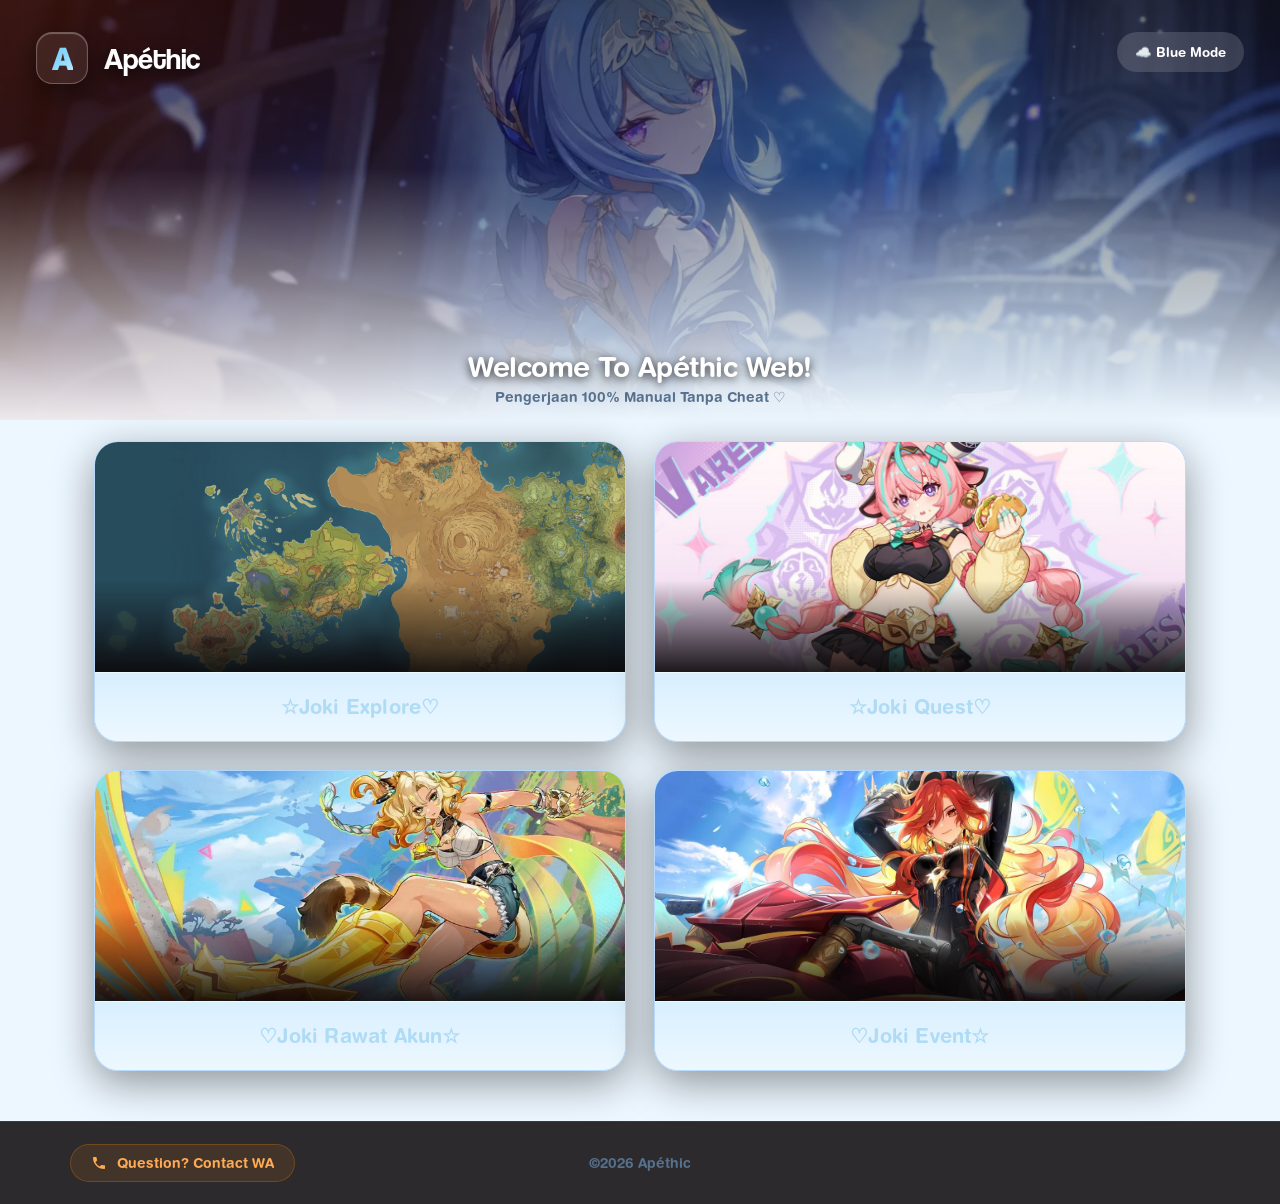
==== index.html @ ca25a7d3 "Upload website" ====
<!DOCTYPE html>
<html lang="id">
<head>
    <meta charset="UTF-8">
    <meta name="viewport" content="width=device-width, initial-scale=1.0">
    <title>Apéthic Joki - Service Genshin Impact</title>
    <link rel="stylesheet" href="Desain.css">
</head>
<body>

    <!-- Header & Hero Banner -->
    <header class="banner-header-wrapper">
        <img src="asset/images/genshin-impact-odette-kit-and-release-date-cover-1600x900.webp" alt="Banner Utama Natlan" class="banner-img">
        <div class="banner-overlay"></div>
        
        <!-- Logo Brand Apple Glassmorphism -->
        <div class="brand-container">
<div class="theme-switch">
    <button id="themeBtn">☁️ Blue Mode</button>
</div>

<script src="script.js"></script>
            <div class="logo-square">
                <span>A</span>
            </div>
            <div class="brand-name">Apéthic</div>
        </div>
    </header>

    <!-- Main Content: Catalog Grid -->
    <main>
        <div class="section-header">
            <h2 class="section-title">Welcome To Apéthic Web!</h2>
            <p class="section-subtitle">Pengerjaan 100% Manual Tanpa Cheat ♡</p>
        </div>

        <div class="catalog-grid">

            <!-- Katalog 1 -->
            <a href="#" class="catalog-card">
                <div class="card-image-wrapper">
                    <img src="asset/images/speculative-map-of-natlan-v0-knvcn194ifld1.jpg" alt="Joki Explore">
                    <div class="card-glow"></div>
                </div>
                <div class="card-caption">
                    <h3>☆Joki Explore♡</h3>
                </div>
            </a>

            <!-- Katalog 2 -->
            <a href="#" class="catalog-card">
                <div class="card-image-wrapper">
                    <img src="asset/images/varesa-banner-1.webp" alt="Joki Quest">
                    <div class="card-glow"></div>
                </div>
                <div class="card-caption">
                    <h3>☆Joki Quest♡</h3>
                </div>
            </a>

            <!-- Katalog 3 -->
            <a href="#" class="catalog-card">
                <div class="card-image-wrapper">
                    <img src="asset/images/genshin_impact_xilonen_guide_build_copetina.webp" alt="Joki Rawat Akun">
                    <div class="card-glow"></div>
                </div>
                <div class="card-caption">
                    <h3>♡Joki Rawat Akun☆</h3>
                </div>
            </a>

            <!-- Katalog 4 -->
            <a href="#" class="catalog-card">
                <div class="card-image-wrapper">
                    <img src="asset/images/h2jteb88vfdf1.png" alt="Joki Event">
                    <div class="card-glow"></div>
                </div>
                <div class="card-caption">
                    <h3>♡Joki Event☆</h3>
                </div>
            </a>

        </div>
    </main>

    <!-- Footer -->
    <footer>
        <div class="footer-container">
            <!-- Left: Contact WA -->
            <a href="https://wa.me/6281521650773" target="_blank" class="whatsapp-link">
                <svg class="phone-icon" viewBox="0 0 24 24">
                    <path d="M6.62 10.79a15.053 15.053 0 006.59 6.59l2.2-2.2c.27-.27.67-.36 1.02-.24 1.12.37 2.33.57 3.57.57.55 0 1 .45 1 1V20c0 .55-.45 1-1 1-9.39 0-17-7.61-17-17 0-.55.45-1 1-1h3.5c.55 0 1 .45 1 1 0 1.25.2 2.45.57 3.57.11.35.03.74-.25 1.02l-2.2 2.2z"/>
                </svg>
                <span>Question? Contact WA</span>
            </a>

            <!-- Center: Copyright -->
            <div class="copyright">
                ©2026 Apéthic
            </div>
        </div>
    </footer>
<script src="script.js"></script>
</body>
</body>
</html>
---- Desain.css ----
/* Font Declarations */
@font-face {
    font-family: 'CoolveticaRg';
    src: url('asset/font/coolvetica rg.otf') format('opentype');
    font-weight: normal;
    font-style: normal;
}

@font-face {
    font-family: 'HelveticaRoundedBold';
    src: url('asset/font/helvetica-rounded-bold-5871d05ead8de.otf') format('opentype');
    font-weight: bold;
    font-style: normal;
}

/* Natlan x Apple Aesthetics Variables */
:root {
    --font-brand: 'CoolveticaRg', -apple-system, BlinkMacSystemFont, sans-serif;
    --font-catalog: 'HelveticaRoundedBold', -apple-system, BlinkMacSystemFont, sans-serif;
    
    /* Dark Obsidian & Flame Palette (Natlan Theme) */
    --bg-dark: #0a0708;
    --bg-card: rgba(26, 18, 20, 0.65);
    
    /* Apple Glassmorphism Effects */
    --glass-border: rgba(255, 125, 45, 0.2);
    --glass-border-hover: rgba(255, 150, 60, 0.6);
    --natlan-gradient: linear-gradient(135deg, #ff4500 0%, #ff8c00 50%, #d32f2f 100%);
    --card-gradient: linear-gradient(180deg, rgba(35, 22, 24, 0.4) 0%, rgba(18, 11, 13, 0.85) 100%);
    
    --text-light: #fefefe;
    --text-subtle: #a6989a;
    --apple-radius: 24px;
}

* {
    box-sizing: border-box;
    margin: 0;
    padding: 0;
    -webkit-font-smoothing: antialiased;
}

body {
    background-color: var(--bg-dark);
    color: var(--text-light);
    font-family: var(--font-catalog);
    min-height: 100vh;
    display: flex;
    flex-direction: column;
    justify-content: space-between;
    overflow-x: hidden;
}

/* Header & Banner Natlan Apple Style */
.banner-header-wrapper {
    position: relative;
    width: 100%;
    height: 420px;
    overflow: hidden;
}

.banner-img {
    width: 100%;
    height: 100%;
    object-fit: cover;
    object-position: center 25%;
    filter: brightness(0.65) saturate(1.2);
    transition: transform 1.2s cubic-bezier(0.16, 1, 0.3, 1);
}

.banner-overlay {
    position: absolute;
    top: 0;
    left: 0;
    width: 100%;
    height: 100%;
    background: 
        radial-gradient(circle at top left, rgba(255, 69, 0, 0.2), transparent 50%),
        linear-gradient(180deg, rgba(10, 7, 8, 0.4) 0%, rgba(10, 7, 8, 0.1) 40%, var(--bg-dark) 100%);
}

/* Logo Brand Apple Glassmorphism */
.brand-container {
    position: absolute;
    top: 32px;
    left: 36px;
    display: flex;
    align-items: center;
    gap: 16px;
    z-index: 10;
}

.logo-square {
    width: 52px;
    height: 52px;
    background: rgba(255, 255, 255, 0.08);
    backdrop-filter: blur(20px);
    -webkit-backdrop-filter: blur(20px);
    border: 1px solid rgba(255, 255, 255, 0.25);
    border-radius: 16px;
    display: flex;
    align-items: center;
    justify-content: center;
    box-shadow: 0 10px 30px rgba(0, 0, 0, 0.5), inset 0 1px 1px rgba(255, 255, 255, 0.3);
}

.logo-square span {
    font-family: var(--font-brand);
    font-size: 32px;
    font-weight: bold;
    background: var(--natlan-gradient);
    -webkit-background-clip: text;
    -webkit-text-fill-color: transparent;
}

.brand-name {
    font-family: var(--font-brand);
    font-size: 30px;
    letter-spacing: -0.5px;
    color: #ffffff;
    text-shadow: 0 4px 15px rgba(0, 0, 0, 0.8);
}

/* Container Content */
main {
    max-width: 1140px;
    margin: -70px auto 50px auto;
    padding: 0 24px;
    position: relative;
    z-index: 5;
    width: 100%;
}

.section-header {
    text-align: center;
    margin-bottom: 36px;
}

.section-title {
    font-family: var(--font-catalog);
    font-size: 28px;
    color: #ffffff;
    letter-spacing: -0.5px;
    text-shadow: 0 2px 10px rgba(0,0,0,0.8);
}

.section-subtitle {
    font-size: 14px;
    color: var(--text-subtle);
    margin-top: 6px;
    font-weight: normal;
}

/* Grid Layout */
.catalog-grid {
    display: grid;
    grid-template-columns: repeat(2, 1fr);
    gap: 28px;
}

@media (max-width: 768px) {
    .catalog-grid {
        grid-template-columns: 1fr;
    }
}

/* Apple Style Card (Glassmorphism + Natlan Accent) */
.catalog-card {
    text-decoration: none;
    background: var(--bg-card);
    backdrop-filter: blur(25px);
    -webkit-backdrop-filter: blur(25px);
    border-radius: var(--apple-radius);
    overflow: hidden;
    border: 1px solid var(--glass-border);
    box-shadow: 0 12px 40px rgba(0, 0, 0, 0.4);
    transition: all 0.4s cubic-bezier(0.16, 1, 0.3, 1);
    display: flex;
    flex-direction: column;
}

.catalog-card:hover {
    transform: translateY(-8px) scale(1.01);
    border-color: var(--glass-border-hover);
    box-shadow: 0 20px 50px rgba(255, 69, 0, 0.25), 0 0 20px rgba(255, 140, 0, 0.15);
}

.card-image-wrapper {
    width: 100%;
    height: 230px;
    position: relative;
    overflow: hidden;
    background-color: #120b0d;
}

.card-image-wrapper img {
    width: 100%;
    height: 100%;
    object-fit: cover;
    object-position: center;
    transition: transform 0.6s cubic-bezier(0.16, 1, 0.3, 1);
}

.catalog-card:hover .card-image-wrapper img {
    transform: scale(1.08);
}

.card-glow {
    position: absolute;
    inset: 0;
    background: linear-gradient(180deg, transparent 60%, rgba(10, 7, 8, 0.9) 100%);
}

.card-caption {
    padding: 22px 20px;
    text-align: center;
    background: var(--card-gradient);
    border-top: 1px solid rgba(255, 255, 255, 0.05);
}

.card-caption h3 {
    font-family: var(--font-catalog);
    font-size: 20px;
    color: #AFDBF5;
    letter-spacing: 0.2px;
    transition: color 0.3s ease;
}

.catalog-card:hover .card-caption h3 {
    color: #ffaa55;
}

/* Footer Apple Glass Bar */
footer {
    background: rgba(10, 7, 8, 0.85);
    backdrop-filter: blur(20px);
    -webkit-backdrop-filter: blur(20px);
    padding: 22px 36px;
    border-top: 1px solid rgba(255, 255, 255, 0.08);
    margin-top: auto;
}

.footer-container {
    max-width: 1140px;
    margin: 0 auto;
    display: flex;
    align-items: center;
    justify-content: space-between;
    position: relative;
}

/* WhatsApp Button */
.whatsapp-link {
    display: inline-flex;
    align-items: center;
    gap: 10px;
    text-decoration: none;
    color: #ffaa55;
    font-family: var(--font-catalog);
    font-size: 14px;
    background: rgba(255, 140, 0, 0.1);
    padding: 10px 20px;
    border-radius: 40px;
    border: 1px solid rgba(255, 140, 0, 0.25);
    transition: all 0.3s cubic-bezier(0.16, 1, 0.3, 1);
}

.whatsapp-link:hover {
    background: rgba(255, 140, 0, 0.2);
    border-color: rgba(255, 140, 0, 0.5);
    transform: translateY(-2px);
    color: #ffc285;
    box-shadow: 0 6px 20px rgba(255, 69, 0, 0.2);
}

.phone-icon {
    width: 16px;
    height: 16px;
    fill: currentColor;
}

.copyright {
    position: absolute;
    left: 50%;
    transform: translateX(-50%);
    font-family: var(--font-catalog);
    font-size: 14px;
    color: var(--text-subtle);
}

@media (max-width: 640px) {
    .footer-container {
        flex-direction: column;
        gap: 16px;
    }
    .copyright {
        position: static;
        transform: none;
    }
}

/* ============================= */
/* THEME SWITCH */
/* ============================= */

.theme-switch{
    position:fixed;
    top:32px;
    right:36px;
    z-index:20;
}

#themeBtn{
    border:none;
    cursor:pointer;
    padding:12px 18px;
    border-radius:999px;
    font-family:var(--font-catalog);

    backdrop-filter:blur(20px);
    background:rgba(255,255,255,.15);

    color:white;

    transition:.35s;
}

#themeBtn:hover{
    transform:scale(1.08);
}


/* BLUE MODE */

body.blue-theme{

--bg-dark:#edf7ff;

--bg-card:rgba(194,228,255,.45);

--glass-border:rgba(130,190,255,.4);

--glass-border-hover:#72b5ff;

--natlan-gradient:linear-gradient(135deg,#74c7ff,#89d8ff,#c0eeff);

--card-gradient:linear-gradient(180deg,#d8efff,#edf8ff);

--text-light:#23374d;

--text-subtle:#56708d;

}


/* PINK MODE */

body.pink-theme{

--bg-dark:#fff2fa;

--bg-card:rgba(255,215,236,.45);

--glass-border:rgba(255,170,220,.4);

--glass-border-hover:#ff92c8;

--natlan-gradient:linear-gradient(135deg,#ff9ac8,#ffc4df,#ffdced);

--card-gradient:linear-gradient(180deg,#ffe6f2,#fff5fb);

--text-light:#5d3552;

--text-subtle:#8d6a80;

}

.section-title{

animation:floatTitle 4s ease-in-out infinite;

}

@keyframes floatTitle{

0%{
transform:translateY(0px);
}

50%{
transform:translateY(-10px);
}

100%{
transform:translateY(0px);
}

}

.logo-square{

animation:logoGlow 3s infinite alternate;

}

@keyframes logoGlow{

0%{

box-shadow:0 0 10px rgba(255,255,255,.2);

}

100%{

box-shadow:0 0 30px rgba(255,180,230,.8);

}

}

.catalog-card{

opacity:0;

transform:translateY(40px);

animation:fadeUp .8s forwards;

}

.catalog-card:nth-child(2){

animation-delay:.2s;

}

.catalog-card:nth-child(3){

animation-delay:.4s;

}

.catalog-card:nth-child(4){

animation-delay:.6s;

}

@keyframes fadeUp{

to{

opacity:1;

transform:translateY(0);

}

}
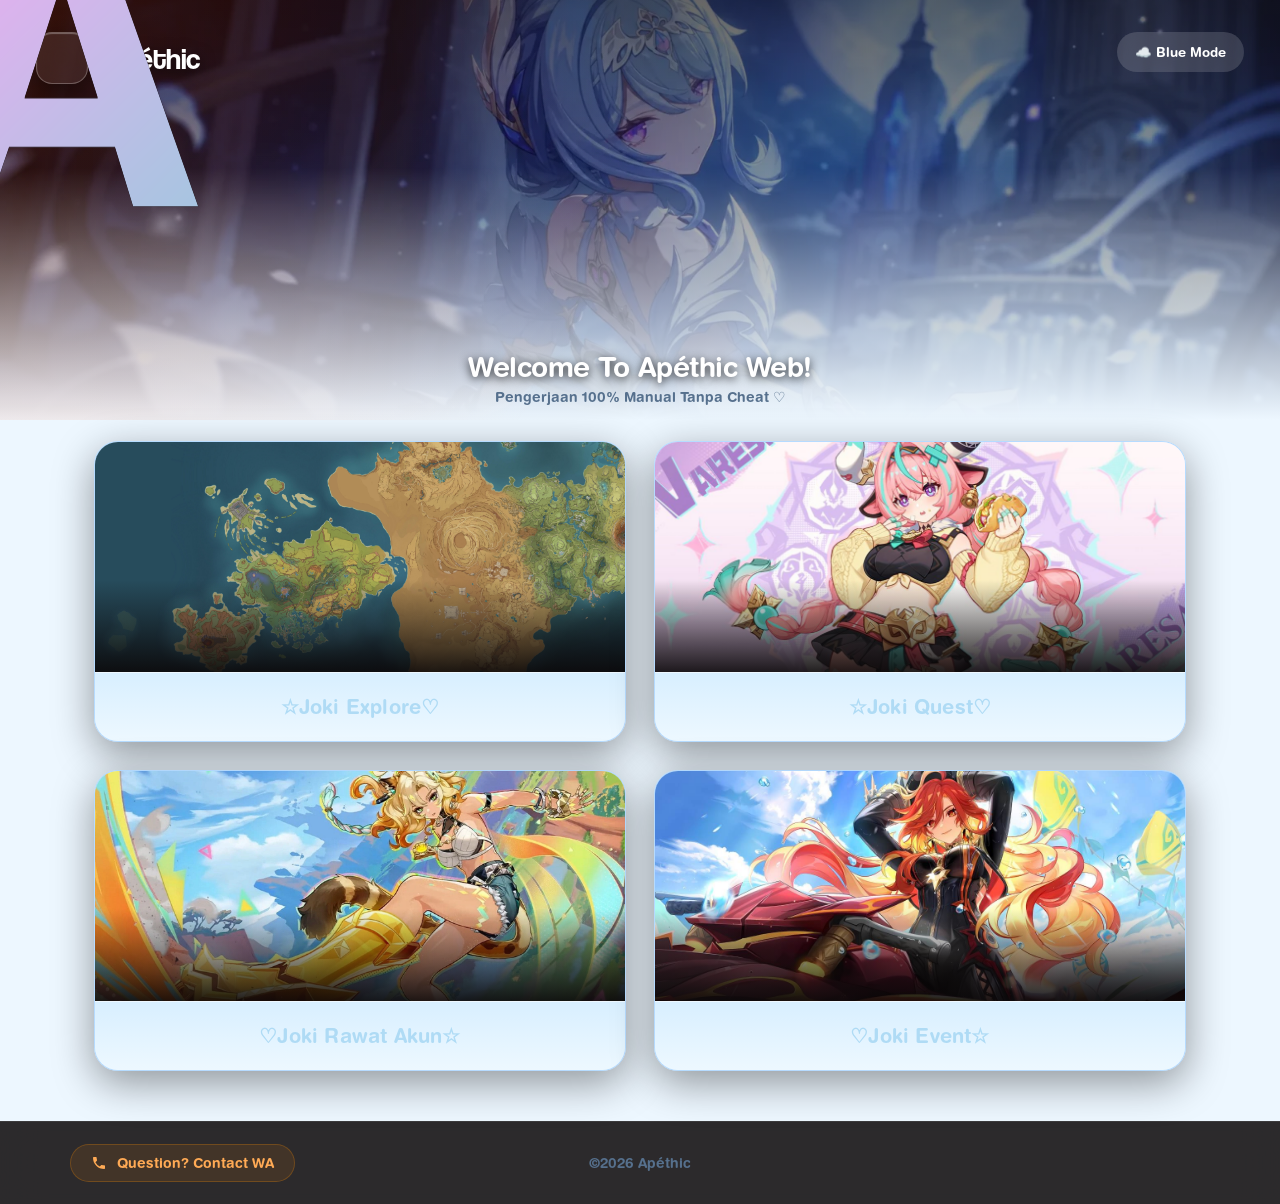
==== commit 4aafdf63: "Rank" ====
--- a/index.html
+++ b/index.html
@@ -3,8 +3,28 @@
 <head>
     <meta charset="UTF-8">
     <meta name="viewport" content="width=device-width, initial-scale=1.0">
-    <title>Apéthic Joki - Service Genshin Impact</title>
+    <title>Apéthic Store - Joki Genshin Impact</title>
+    <meta name="description" content="Apethix Joki menyediakan jasa joki genshin impact terpercaya.">
     <link rel="stylesheet" href="Desain.css">
+
+    <!-- Favicon Logo Brand -->
+    <link rel="icon" type="image/png" href="asset/images/New Project 59 [660D602].png">
+
+    <!-- Meta Open Graph untuk Nama Website -->
+    <meta property="og:site_name" content="Apéthic Store" />
+    <meta property="og:title" content="Apéthic Store - Joki Genshin Impact" />
+    <meta property="og:image" content="asset/images/New Project 59 [660D602].png" />
+
+    <!-- Schema Structured Data untuk Google Site Name -->
+    <script type="application/ld+json">
+    {
+      "@context": "https://schema.org",
+      "@type": "WebSite",
+      "name": "Apéthic Store",
+      "alternateName": ["Apethix", "Apethix Joki", "Apéthic"],
+      "url": "https://apethix.vercel.app/"
+    }
+    </script>
 </head>
 <body>
 
@@ -15,13 +35,11 @@
         
         <!-- Logo Brand Apple Glassmorphism -->
         <div class="brand-container">
-<div class="theme-switch">
-    <button id="themeBtn">☁️ Blue Mode</button>
-</div>
-
-<script src="script.js"></script>
+            <div class="theme-switch">
+                <button id="themeBtn">☁️ Blue Mode</button>
+            </div>
             <div class="logo-square">
-                <span>A</span>
+                <img src="asset/images/New Project 59 [660D602].png" alt="Logo Apéthic" class="brand-logo-img">
             </div>
             <div class="brand-name">Apéthic</div>
         </div>
@@ -37,7 +55,7 @@
         <div class="catalog-grid">
 
             <!-- Katalog 1 -->
-            <a href="#" class="catalog-card">
+            <a href="explore.html" class="catalog-card">
                 <div class="card-image-wrapper">
                     <img src="asset/images/speculative-map-of-natlan-v0-knvcn194ifld1.jpg" alt="Joki Explore">
                     <div class="card-glow"></div>
@@ -48,7 +66,7 @@
             </a>
 
             <!-- Katalog 2 -->
-            <a href="#" class="catalog-card">
+            <a href="quest.html" class="catalog-card">
                 <div class="card-image-wrapper">
                     <img src="asset/images/varesa-banner-1.webp" alt="Joki Quest">
                     <div class="card-glow"></div>
@@ -100,7 +118,7 @@
             </div>
         </div>
     </footer>
-<script src="script.js"></script>
-</body>
+
+    <script src="script.js"></script>
 </body>
 </html>
--- a/Desain.css
+++ b/Desain.css
@@ -158,10 +158,39 @@
     gap: 28px;
 }
 
-@media (max-width: 768px) {
-    .catalog-grid {
-        grid-template-columns: 1fr;
-    }
+@media (max-width:768px){
+
+    main{
+        margin:-45px auto 40px;
+        padding:0 16px;
+    }
+
+    .catalog-grid{
+        grid-template-columns:repeat(2,minmax(0,1fr));
+        gap:14px;
+    }
+
+    .catalog-card{
+        border-radius:18px;
+    }
+
+    .card-image-wrapper{
+        height:160px;
+    }
+
+    .card-image-wrapper img{
+        object-fit:cover;
+        object-position:center;
+    }
+
+    .card-caption{
+        padding:12px 8px;
+    }
+
+    .card-caption h3{
+        font-size:14px;
+    }
+
 }
 
 /* Apple Style Card (Glassmorphism + Natlan Accent) */
@@ -333,128 +362,135 @@
 /* BLUE MODE */
 
 body.blue-theme{
-
---bg-dark:#edf7ff;
-
---bg-card:rgba(194,228,255,.45);
-
---glass-border:rgba(130,190,255,.4);
-
---glass-border-hover:#72b5ff;
-
---natlan-gradient:linear-gradient(135deg,#74c7ff,#89d8ff,#c0eeff);
-
---card-gradient:linear-gradient(180deg,#d8efff,#edf8ff);
-
---text-light:#23374d;
-
---text-subtle:#56708d;
-
+    --bg-dark:#edf7ff;
+    --bg-card:rgba(194,228,255,.45);
+    --glass-border:rgba(130,190,255,.4);
+    --glass-border-hover:#72b5ff;
+    --natlan-gradient:linear-gradient(135deg,#74c7ff,#89d8ff,#c0eeff);
+    --card-gradient:linear-gradient(180deg,#d8efff,#edf8ff);
+    --text-light:#23374d;
+    --text-subtle:#56708d;
 }
 
 
 /* PINK MODE */
 
 body.pink-theme{
-
---bg-dark:#fff2fa;
-
---bg-card:rgba(255,215,236,.45);
-
---glass-border:rgba(255,170,220,.4);
-
---glass-border-hover:#ff92c8;
-
---natlan-gradient:linear-gradient(135deg,#ff9ac8,#ffc4df,#ffdced);
-
---card-gradient:linear-gradient(180deg,#ffe6f2,#fff5fb);
-
---text-light:#5d3552;
-
---text-subtle:#8d6a80;
-
+    --bg-dark:#fff2fa;
+    --bg-card:rgba(255,215,236,.45);
+    --glass-border:rgba(255,170,220,.4);
+    --glass-border-hover:#ff92c8;
+    --natlan-gradient:linear-gradient(135deg,#ff9ac8,#ffc4df,#ffdced);
+    --card-gradient:linear-gradient(180deg,#ffe6f2,#fff5fb);
+    --text-light:#5d3552;
+    --text-subtle:#8d6a80;
 }
 
 .section-title{
-
-animation:floatTitle 4s ease-in-out infinite;
-
+    animation:floatTitle 4s ease-in-out infinite;
 }
 
 @keyframes floatTitle{
-
-0%{
-transform:translateY(0px);
-}
-
-50%{
-transform:translateY(-10px);
-}
-
-100%{
-transform:translateY(0px);
-}
-
+    0%{ transform:translateY(0px); }
+    50%{ transform:translateY(-10px); }
+    100%{ transform:translateY(0px); }
 }
 
 .logo-square{
-
-animation:logoGlow 3s infinite alternate;
-
+    animation:logoGlow 3s infinite alternate;
 }
 
 @keyframes logoGlow{
-
-0%{
-
-box-shadow:0 0 10px rgba(255,255,255,.2);
-
-}
-
-100%{
-
-box-shadow:0 0 30px rgba(255,180,230,.8);
-
-}
-
+    0%{ box-shadow:0 0 10px rgba(255,255,255,.2); }
+    100%{ box-shadow:0 0 30px rgba(255,180,230,.8); }
 }
 
 .catalog-card{
-
-opacity:0;
-
-transform:translateY(40px);
-
-animation:fadeUp .8s forwards;
-
-}
-
-.catalog-card:nth-child(2){
-
-animation-delay:.2s;
-
-}
-
-.catalog-card:nth-child(3){
-
-animation-delay:.4s;
-
-}
-
-.catalog-card:nth-child(4){
-
-animation-delay:.6s;
-
-}
+    opacity:0;
+    transform:translateY(40px);
+    animation:fadeUp .8s forwards;
+}
+
+.catalog-card:nth-child(2){ animation-delay:.2s; }
+.catalog-card:nth-child(3){ animation-delay:.4s; }
+.catalog-card:nth-child(4){ animation-delay:.6s; }
 
 @keyframes fadeUp{
-
-to{
-
-opacity:1;
-
-transform:translateY(0);
-
-}
-
-}+    to{
+        opacity:1;
+        transform:translateY(0);
+    }
+}
+
+/* ============================= */
+/* EXPLORE & QUEST PAGE */
+/* ============================= */
+
+.card-price{
+    margin-top:12px;
+    font-size:18px;
+    color:#ffaa55;
+    font-family:var(--font-catalog);
+    font-weight:bold;
+}
+
+.card-desc{
+    margin-top:10px;
+    font-size:14px;
+    color:var(--text-subtle);
+    line-height:1.6;
+}
+
+.order-btn{
+    display:inline-block;
+    margin-top:18px;
+    padding:12px 22px;
+    border-radius:999px;
+    text-decoration:none;
+    font-family:var(--font-catalog);
+    font-size:14px;
+    color:white;
+    background:var(--natlan-gradient);
+    transition:.3s;
+}
+
+.order-btn:hover{
+    transform:translateY(-2px);
+    box-shadow:0 8px 20px rgba(255,140,0,.35);
+}
+
+/* Mobile */
+@media(max-width:768px){
+    .card-price{ font-size:14px; }
+    .card-desc{ font-size:13px; line-height:1.5; }
+    .order-btn{
+        width:100%;
+        text-align:center;
+        padding:10px 14px;
+        font-size:13px;
+    }
+}
+
+/* FIX: Klik mouse menembus elemen anak ke kartu utama */
+.card-image-wrapper, 
+.card-image-wrapper img, 
+.card-glow, 
+.card-caption, 
+.card-caption * {
+    pointer-events: none;
+}
+
+/* Base Style Kartu Pilihan */
+.selectable-card {
+    cursor: pointer !important;
+    user-select: none;
+    position: relative;
+    transition: transform 0.3s cubic-bezier(0.16, 1, 0.3, 1), border-color 0.3s ease, box-shadow 0.3s ease;
+}
+
+/* OUTLINE EFEK SAAT KARTU DIKLIK (SELECTED) */
+.selectable-card.selected {
+    border: 3px solid #ff8c00 !important;
+    box-shadow: 0 0 25px rgba(255, 140, 0, 0.8), inset 0 0 15px rgba(255, 140, 0, 0.3) !important;
+    transform: translateY(-6px) scale(1.02);
+}
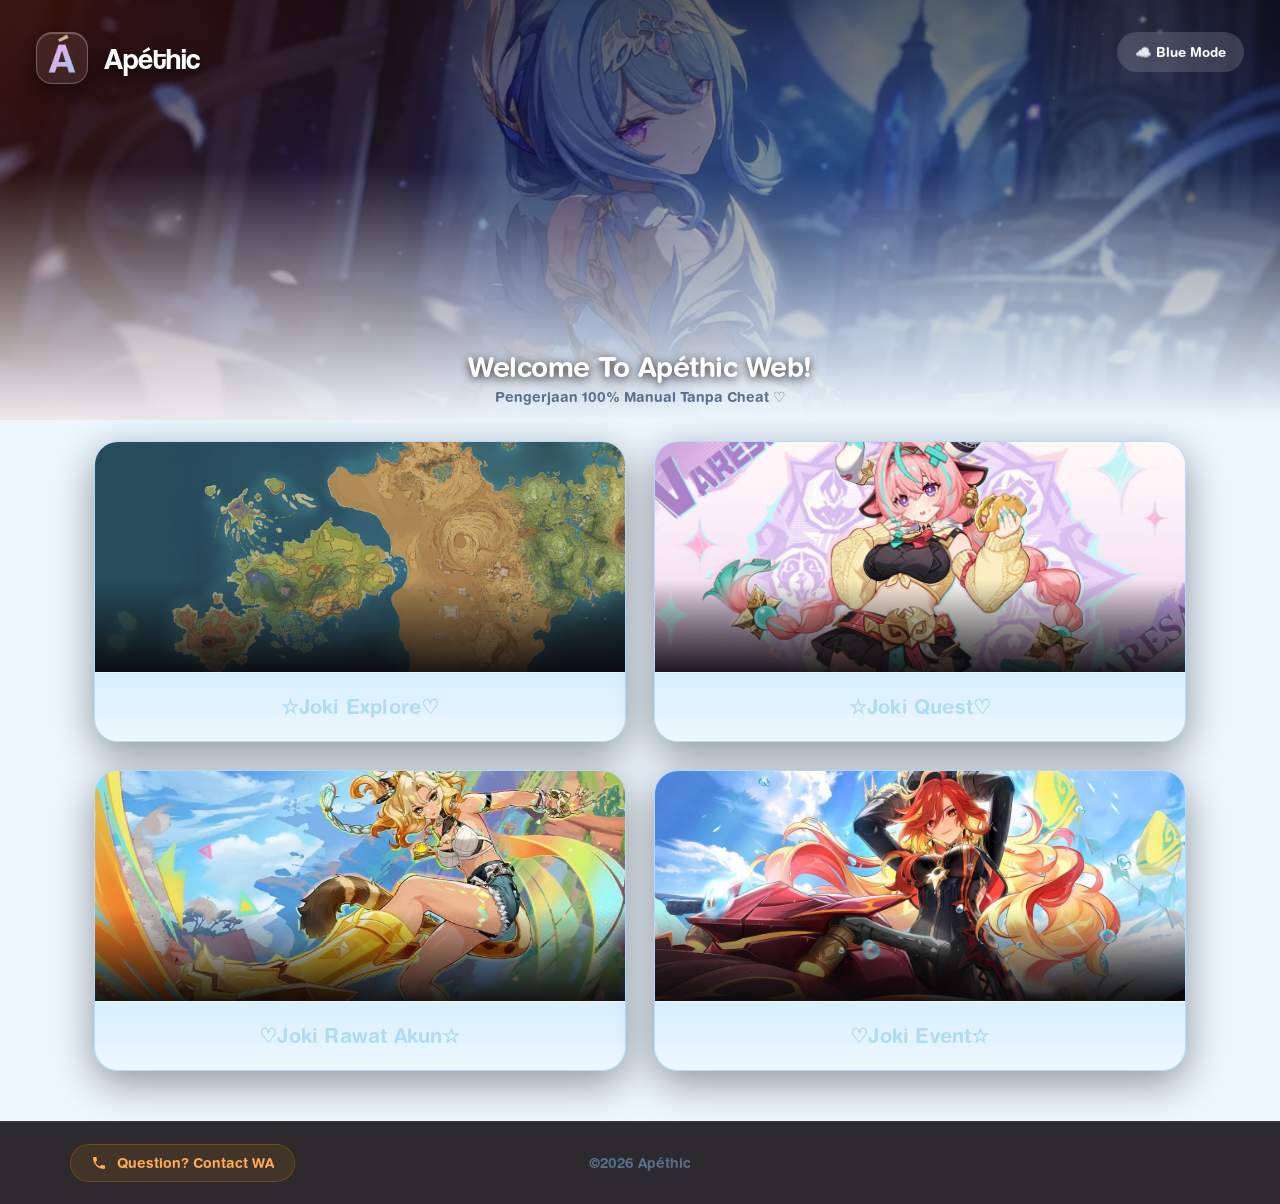
==== commit 6c5f5785: "Completed!" ====
--- a/index.html
+++ b/index.html
@@ -77,7 +77,7 @@
             </a>
 
             <!-- Katalog 3 -->
-            <a href="#" class="catalog-card">
+            <a href="rawat.html" class="catalog-card">
                 <div class="card-image-wrapper">
                     <img src="asset/images/genshin_impact_xilonen_guide_build_copetina.webp" alt="Joki Rawat Akun">
                     <div class="card-glow"></div>
@@ -88,7 +88,7 @@
             </a>
 
             <!-- Katalog 4 -->
-            <a href="#" class="catalog-card">
+            <a href="event.html" class="catalog-card">
                 <div class="card-image-wrapper">
                     <img src="asset/images/h2jteb88vfdf1.png" alt="Joki Event">
                     <div class="card-glow"></div>
--- a/Desain.css
+++ b/Desain.css
@@ -494,3 +494,16 @@
     box-shadow: 0 0 25px rgba(255, 140, 0, 0.8), inset 0 0 15px rgba(255, 140, 0, 0.3) !important;
     transform: translateY(-6px) scale(1.02);
 }
+
+.brand-logo-img {
+    width: 100%;
+    height: 100%;
+    object-fit: contain;
+}
+
+/* Kembalikan fungsi klik khusus untuk tombol order */
+.card-caption .order-btn {
+    pointer-events: auto !important;
+    cursor: pointer !important;
+}
+
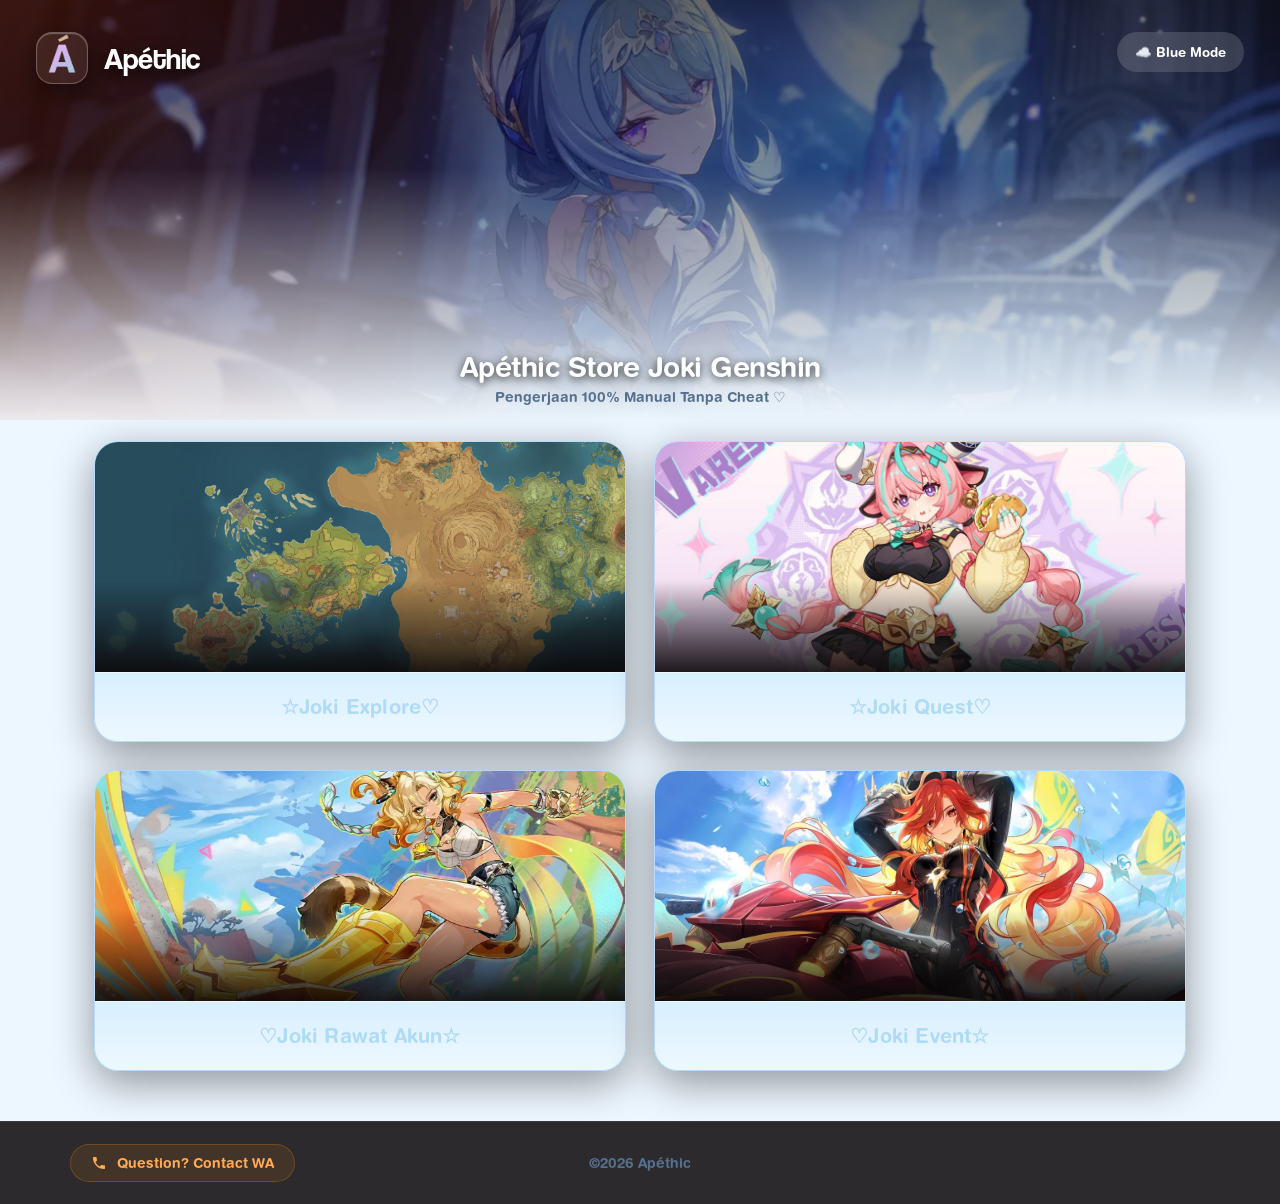
==== commit 0cc69d6f: "1.21" ====
--- a/index.html
+++ b/index.html
@@ -30,7 +30,10 @@
 
     <!-- Header & Hero Banner -->
     <header class="banner-header-wrapper">
-        <img src="asset/images/genshin-impact-odette-kit-and-release-date-cover-1600x900.webp" alt="Banner Utama Natlan" class="banner-img">
+        <video class="banner-img" autoplay loop muted playsinline poster="asset/images/genshin-impact-odette-kit-and-release-date-cover-1600x900.webp">
+            <source src="asset/video/odette.mp4" type="video/mp4">
+            Browser kamu tidak mendukung pemutaran video.
+        </video>
         <div class="banner-overlay"></div>
         
         <!-- Logo Brand Apple Glassmorphism -->
@@ -48,7 +51,7 @@
     <!-- Main Content: Catalog Grid -->
     <main>
         <div class="section-header">
-            <h2 class="section-title">Welcome To Apéthic Web!</h2>
+            <h2 class="section-title">Apéthic Store Joki Genshin</h2>
             <p class="section-subtitle">Pengerjaan 100% Manual Tanpa Cheat ♡</p>
         </div>
 
